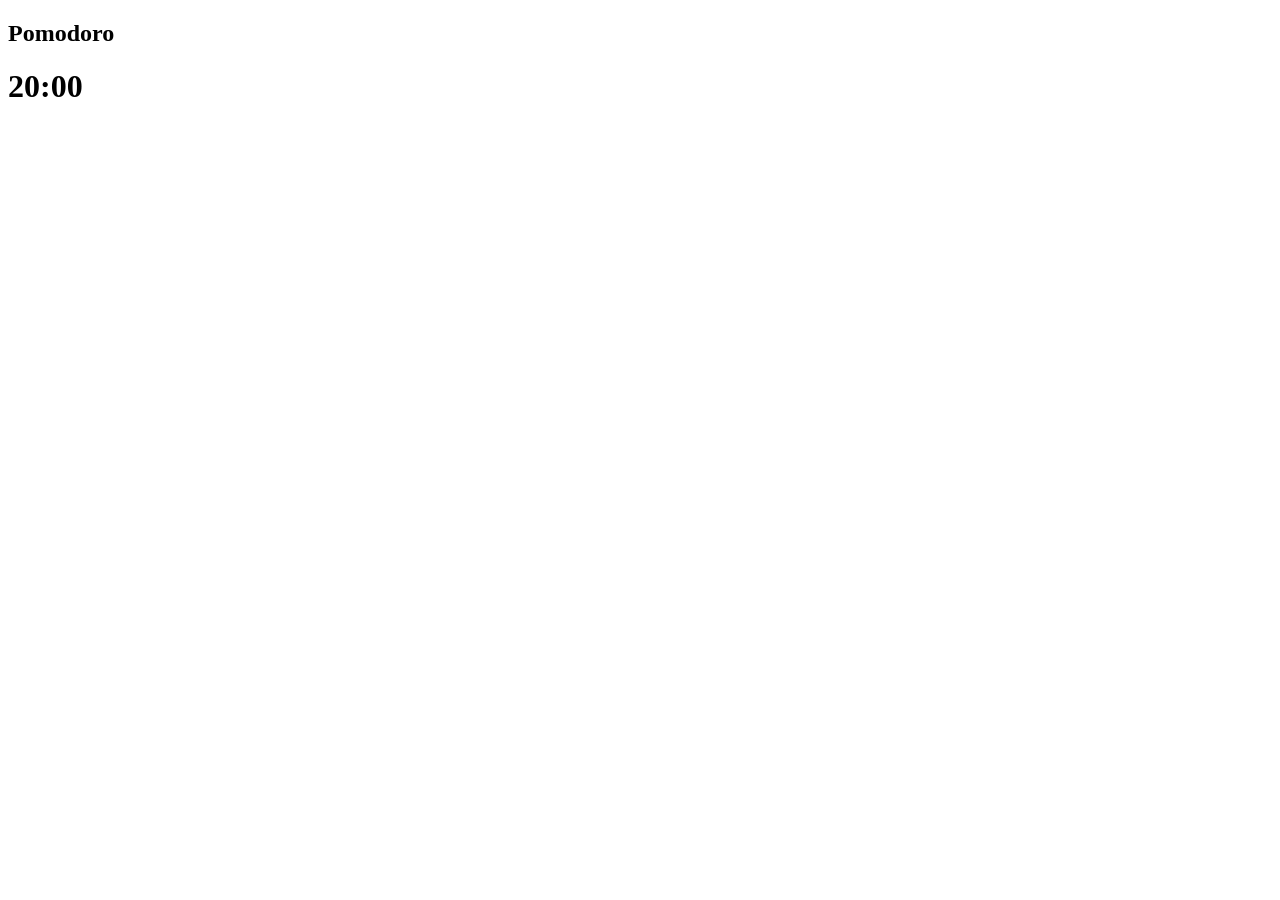
==== 002_pomodoro_timer/index.html @ 27ea9b93 "pomodoro timer pending" ====
<!doctype html>
<html lang="en" data-theme="forest">
  <head>
    <meta charset="UTF-8" />
    <meta name="viewport" content="width=device-width, initial-scale=1.0" />
    <title>Pomodoro Timer</title>
    <link rel="stylesheet" href="style.css" />
    <script src="https://cdn.jsdelivr.net/npm/@tailwindcss/browser@4"></script>
    <link
      href="https://cdn.jsdelivr.net/npm/daisyui@5"
      rel="stylesheet"
      type="text/css"
    />
    <link
      href="https://cdn.jsdelivr.net/npm/daisyui@5/themes.css"
      rel="stylesheet"
      type="text/css"
    />
  </head>
  <body>
    <main class="border min-h-screen w-full">
      <nav class="w-full border text-center p-5 lg:text-2xl font-[Bungee]">
        <h1>Pomodoro</h1>
      </nav>

      <div class="w-full border p-2 flex justify-center">
        <div
          class="border-5 rounded-full lg:min-w-100 lg:min-h-100 md:min-w-100 md:min-h-100 min-w-70 min-h-70 flex items-center justify-center"
        >
          <h1 class="lg:text-8xl text-5xl md:text-7xl font-[Bungee]">20:00</h1>
        </div>
      </div>
    </main>
  </body>
</html>
---- 002_pomodoro_timer/style.css ----
@import url('https://fonts.googleapis.com/css2?family=Bungee&display=swap');
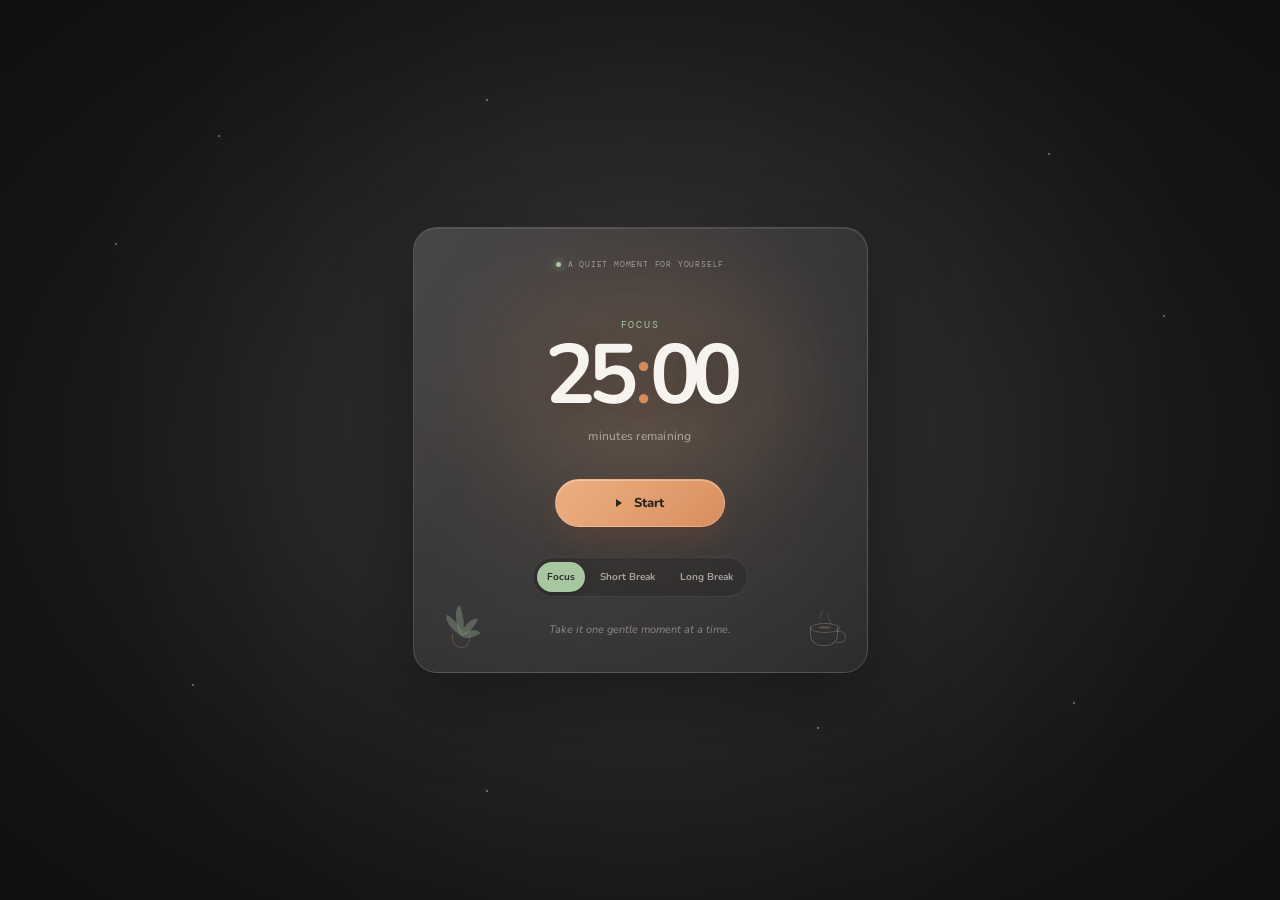
==== commit e86672ee: "Pomodoro UI Complete" ====
--- a/002_pomodoro_timer/index.html
+++ b/002_pomodoro_timer/index.html
@@ -1,35 +1,49 @@
 <!doctype html>
-<html lang="en" data-theme="forest">
+<html lang="en">
   <head>
     <meta charset="UTF-8" />
     <meta name="viewport" content="width=device-width, initial-scale=1.0" />
-    <title>Pomodoro Timer</title>
+    <title>Still — Focus Timer</title>
+    <link rel="preconnect" href="https://fonts.googleapis.com" />
+    <link rel="preconnect" href="https://fonts.gstatic.com" crossorigin />
+    <link
+      href="https://fonts.googleapis.com/css2?family=Nunito:wght@400;500;600;700;800&display=swap"
+      rel="stylesheet"
+    />
     <link rel="stylesheet" href="style.css" />
-    <script src="https://cdn.jsdelivr.net/npm/@tailwindcss/browser@4"></script>
-    <link
-      href="https://cdn.jsdelivr.net/npm/daisyui@5"
-      rel="stylesheet"
-      type="text/css"
-    />
-    <link
-      href="https://cdn.jsdelivr.net/npm/daisyui@5/themes.css"
-      rel="stylesheet"
-      type="text/css"
-    />
   </head>
   <body>
-    <main class="border min-h-screen w-full">
-      <nav class="w-full border text-center p-5 lg:text-2xl font-[Bungee]">
-        <h1>Pomodoro</h1>
-      </nav>
+    <div class="stars" aria-hidden="true">
+      <i></i><i></i><i></i><i></i><i></i><i></i><i></i><i></i><i></i>
+    </div>
+    <main class="page">
+      <section class="timer-card" aria-labelledby="timer-title">
+        <div class="card-glow" aria-hidden="true"></div>
+        <div class="card-header">
+          <span class="status-dot"></span> a quiet moment for yourself
+        </div>
 
-      <div class="w-full border p-2 flex justify-center">
-        <div
-          class="border-5 rounded-full lg:min-w-100 lg:min-h-100 md:min-w-100 md:min-h-100 min-w-70 min-h-70 flex items-center justify-center"
-        >
-          <h1 class="lg:text-8xl text-5xl md:text-7xl font-[Bungee]">20:00</h1>
+        <p class="session-label">Focus</p>
+        <h1 id="timer-title" class="timer">25<span>:</span>00</h1>
+        <p class="timer-note">minutes remaining</p>
+
+        <button class="start-button" type="button"><i></i> Start</button>
+
+        <nav class="mode-pills" aria-label="Timer mode">
+          <button class="active" type="button">Focus</button>
+          <button type="button" class="short" onclick="shortBreak()">Short Break</button>
+          <button type="button" class="long" onclick="longBreak()">Long Break</button>
+        </nav>
+
+        <p class="quote">Take it one gentle moment at a time.</p>
+
+        <div class="coffee" aria-hidden="true"><span></span><i></i><i></i></div>
+        <div class="plant" aria-hidden="true">
+          <i></i><i></i><i></i><i></i><span></span>
         </div>
-      </div>
+      </section>
     </main>
+
+    <script src="script.js"></script>
   </body>
 </html>
--- a/002_pomodoro_timer/style.css
+++ b/002_pomodoro_timer/style.css
@@ -1 +1,415 @@
-@import url('https://fonts.googleapis.com/css2?family=Bungee&display=swap');
+@import url("https://fonts.googleapis.com/css2?family=DM+Mono:wght@400&display=swap");
+
+:root {
+  --background: #1b1c1e;
+  --cream: #f7f4ef;
+  --muted: #a9a49d;
+  --sage: #a8c69f;
+  --orange: #d98e5f;
+  --line: rgba(247, 244, 239, 0.12);
+}
+* {
+  box-sizing: border-box;
+}
+body {
+  min-width: 320px;
+  min-height: 100vh;
+  margin: 0;
+  color: var(--cream);
+  font-family: Nunito, sans-serif;
+  background: radial-gradient(
+    circle at 50% 47%,
+    #3e3934 0%,
+    #29282a 34%,
+    var(--background) 72%
+  );
+}
+body::after {
+  content: "";
+  position: fixed;
+  inset: 0;
+  pointer-events: none;
+  background: radial-gradient(
+    ellipse at center,
+    transparent 38%,
+    rgba(0, 0, 0, 0.42) 100%
+  );
+}
+button {
+  font: inherit;
+  cursor: pointer;
+}
+.page {
+  position: relative;
+  z-index: 1;
+  display: grid;
+  min-height: 100vh;
+  padding: 24px;
+  place-items: center;
+}
+.timer-card {
+  position: relative;
+  width: min(100%, 455px);
+  padding: 31px 42px 35px;
+  overflow: hidden;
+  text-align: center;
+  border: 1px solid rgba(247, 244, 239, 0.15);
+  border-radius: 24px;
+  background: linear-gradient(
+    135deg,
+    rgba(255, 255, 255, 0.1),
+    rgba(255, 255, 255, 0.035)
+  );
+  box-shadow:
+    0 28px 80px rgba(0, 0, 0, 0.38),
+    inset 0 1px 0 rgba(255, 255, 255, 0.09);
+  backdrop-filter: blur(20px);
+}
+.timer-card::before {
+  content: "";
+  position: absolute;
+  inset: 0;
+  border-radius: inherit;
+  pointer-events: none;
+  background: linear-gradient(
+    125deg,
+    rgba(255, 255, 255, 0.055),
+    transparent 30%
+  );
+}
+.card-glow {
+  position: absolute;
+  top: 35px;
+  left: 50%;
+  width: 290px;
+  height: 240px;
+  border-radius: 50%;
+  background: rgba(217, 142, 95, 0.12);
+  filter: blur(48px);
+  transform: translateX(-50%);
+  pointer-events: none;
+}
+.card-header {
+  position: relative;
+  display: flex;
+  align-items: center;
+  justify-content: center;
+  gap: 7px;
+  color: rgba(247, 244, 239, 0.5);
+  font-family: "DM Mono", monospace;
+  font-size: 8px;
+  letter-spacing: 0.1em;
+  text-transform: uppercase;
+}
+.status-dot {
+  width: 5px;
+  height: 5px;
+  border-radius: 50%;
+  background: var(--sage);
+  box-shadow: 0 0 9px var(--sage);
+}
+.session-label {
+  position: relative;
+  margin: 49px 0 5px;
+  color: var(--sage);
+  font-family: "DM Mono", monospace;
+  font-size: 10px;
+  letter-spacing: 0.18em;
+  text-transform: uppercase;
+}
+.timer {
+  position: relative;
+  margin: 0;
+  color: var(--cream);
+  font-size: clamp(68px, 15vw, 84px);
+  font-weight: 700;
+  letter-spacing: -0.09em;
+  line-height: 0.95;
+  text-shadow: 0 4px 24px rgba(0, 0, 0, 0.16);
+}
+.timer span {
+  margin: 0 4px;
+  color: var(--orange);
+  font-weight: 400;
+}
+.timer-note {
+  position: relative;
+  margin: 12px 0 35px;
+  color: var(--muted);
+  font-size: 12px;
+  font-weight: 500;
+  letter-spacing: 0.02em;
+}
+.start-button {
+  position: relative;
+  min-width: 170px;
+  padding: 14px 31px;
+  border: 1px solid rgba(255, 255, 255, 0.19);
+  border-radius: 999px;
+  color: #292721;
+  background: linear-gradient(135deg, #edb081, var(--orange));
+  box-shadow:
+    0 10px 22px rgba(129, 69, 43, 0.3),
+    inset 0 1px 0 rgba(255, 255, 255, 0.28);
+  font-size: 13px;
+  font-weight: 800;
+  transition:
+    transform 0.2s ease,
+    box-shadow 0.2s ease,
+    filter 0.2s ease;
+}
+.start-button:hover {
+  box-shadow:
+    0 14px 28px rgba(129, 69, 43, 0.42),
+    inset 0 1px 0 rgba(255, 255, 255, 0.28);
+  filter: brightness(1.04);
+  transform: translateY(-2px);
+}
+.start-button:active {
+  transform: translateY(1px);
+}
+.start-button i {
+  display: inline-block;
+  width: 0;
+  height: 0;
+  margin-right: 8px;
+  border-top: 4px solid transparent;
+  border-bottom: 4px solid transparent;
+  border-left: 6px solid currentColor;
+}
+.mode-pills {
+  position: relative;
+  display: flex;
+  justify-content: center;
+  gap: 5px;
+  margin: 30px auto 0;
+  padding: 4px;
+  width: max-content;
+  max-width: 100%;
+  border: 1px solid rgba(247, 244, 239, 0.09);
+  border-radius: 999px;
+  background: rgba(12, 13, 15, 0.18);
+}
+.mode-pills button {
+  padding: 8px 10px;
+  border: 0;
+  border-radius: 999px;
+  color: rgba(247, 244, 239, 0.58);
+  background: transparent;
+  font-size: 10px;
+  font-weight: 700;
+  white-space: nowrap;
+  transition:
+    color 0.2s ease,
+    background 0.2s ease,
+    transform 0.2s ease;
+}
+.mode-pills .active {
+  color: #29302a;
+  background: var(--sage);
+  box-shadow: 0 3px 9px rgba(0, 0, 0, 0.14);
+}
+.mode-pills button:not(.active):hover {
+  color: var(--cream);
+  background: rgba(255, 255, 255, 0.07);
+}
+.quote {
+  position: relative;
+  margin: 25px 0 0;
+  color: rgba(247, 244, 239, 0.43);
+  font-size: 11px;
+  font-style: italic;
+}
+.coffee {
+  position: absolute;
+  right: 29px;
+  bottom: 26px;
+  width: 28px;
+  height: 19px;
+  border: 1.5px solid rgba(244, 235, 217, 0.26);
+  border-top: 0;
+  border-radius: 0 0 11px 11px;
+  opacity: 0.85;
+}
+.coffee::before {
+  content: "";
+  position: absolute;
+  top: -4px;
+  left: -1px;
+  width: 28px;
+  height: 8px;
+  border: 1.5px solid rgba(244, 235, 217, 0.26);
+  border-radius: 50%;
+}
+.coffee span {
+  position: absolute;
+  top: -1px;
+  left: 7px;
+  width: 13px;
+  height: 3px;
+  border-radius: 50%;
+  background: rgba(217, 142, 95, 0.32);
+}
+.coffee::after {
+  content: "";
+  position: absolute;
+  top: 4px;
+  right: -9px;
+  width: 9px;
+  height: 10px;
+  border: 1.5px solid rgba(244, 235, 217, 0.22);
+  border-left: 0;
+  border-radius: 0 9px 9px 0;
+}
+.coffee i {
+  position: absolute;
+  top: -18px;
+  width: 5px;
+  height: 12px;
+  border-left: 1px solid rgba(247, 244, 239, 0.22);
+  border-radius: 50%;
+}
+.coffee i:nth-child(2) {
+  left: 9px;
+  transform: rotate(20deg);
+}
+.coffee i:nth-child(3) {
+  left: 17px;
+  top: -15px;
+  transform: rotate(-20deg);
+}
+.plant {
+  position: absolute;
+  bottom: 24px;
+  left: 28px;
+  width: 34px;
+  height: 45px;
+  opacity: 0.7;
+}
+.plant span {
+  position: absolute;
+  bottom: 0;
+  left: 10px;
+  width: 18px;
+  height: 14px;
+  border: 1.5px solid rgba(217, 142, 95, 0.4);
+  border-top: 0;
+  border-radius: 0 0 10px 10px;
+}
+.plant i {
+  position: absolute;
+  bottom: 13px;
+  left: 18px;
+  width: 10px;
+  height: 22px;
+  border-radius: 100% 0 100% 0;
+  background: rgba(168, 198, 159, 0.45);
+  transform-origin: bottom left;
+}
+.plant i:nth-child(1) {
+  transform: rotate(-57deg);
+}
+.plant i:nth-child(2) {
+  transform: rotate(-20deg);
+  height: 28px;
+}
+.plant i:nth-child(3) {
+  transform: rotate(24deg);
+}
+.plant i:nth-child(4) {
+  transform: rotate(56deg);
+  height: 18px;
+}
+.stars {
+  position: fixed;
+  inset: 0;
+  pointer-events: none;
+}
+.stars i {
+  position: absolute;
+  width: 2px;
+  height: 2px;
+  border-radius: 50%;
+  background: rgba(247, 244, 239, 0.55);
+  box-shadow: 0 0 7px rgba(247, 244, 239, 0.35);
+  animation: shimmer 4s ease-in-out infinite;
+}
+.stars i:nth-child(1) {
+  top: 15%;
+  left: 17%;
+}
+.stars i:nth-child(2) {
+  top: 27%;
+  left: 9%;
+  animation-delay: 1.2s;
+}
+.stars i:nth-child(3) {
+  top: 76%;
+  left: 15%;
+  animation-delay: 2s;
+}
+.stars i:nth-child(4) {
+  top: 17%;
+  right: 18%;
+  animation-delay: 0.7s;
+}
+.stars i:nth-child(5) {
+  top: 35%;
+  right: 9%;
+  animation-delay: 2.4s;
+}
+.stars i:nth-child(6) {
+  top: 78%;
+  right: 16%;
+  animation-delay: 1.5s;
+}
+.stars i:nth-child(7) {
+  top: 11%;
+  left: 38%;
+  animation-delay: 3s;
+}
+.stars i:nth-child(8) {
+  bottom: 12%;
+  left: 38%;
+  animation-delay: 0.4s;
+}
+.stars i:nth-child(9) {
+  bottom: 19%;
+  right: 36%;
+  animation-delay: 2.8s;
+}
+@keyframes shimmer {
+  50% {
+    opacity: 0.2;
+    transform: scale(0.55);
+  }
+}
+@media (max-width: 480px) {
+  .page {
+    padding: 18px;
+  }
+  .timer-card {
+    padding: 27px 21px 31px;
+  }
+  .session-label {
+    margin-top: 44px;
+  }
+  .mode-pills button {
+    padding: 8px 8px;
+    font-size: 9px;
+  }
+  .coffee {
+    right: 20px;
+  }
+  .plant {
+    left: 20px;
+  }
+}
+@media (prefers-reduced-motion: reduce) {
+  *,
+  *::before,
+  *::after {
+    animation-duration: 0.01ms !important;
+    animation-iteration-count: 1 !important;
+  }
+}
